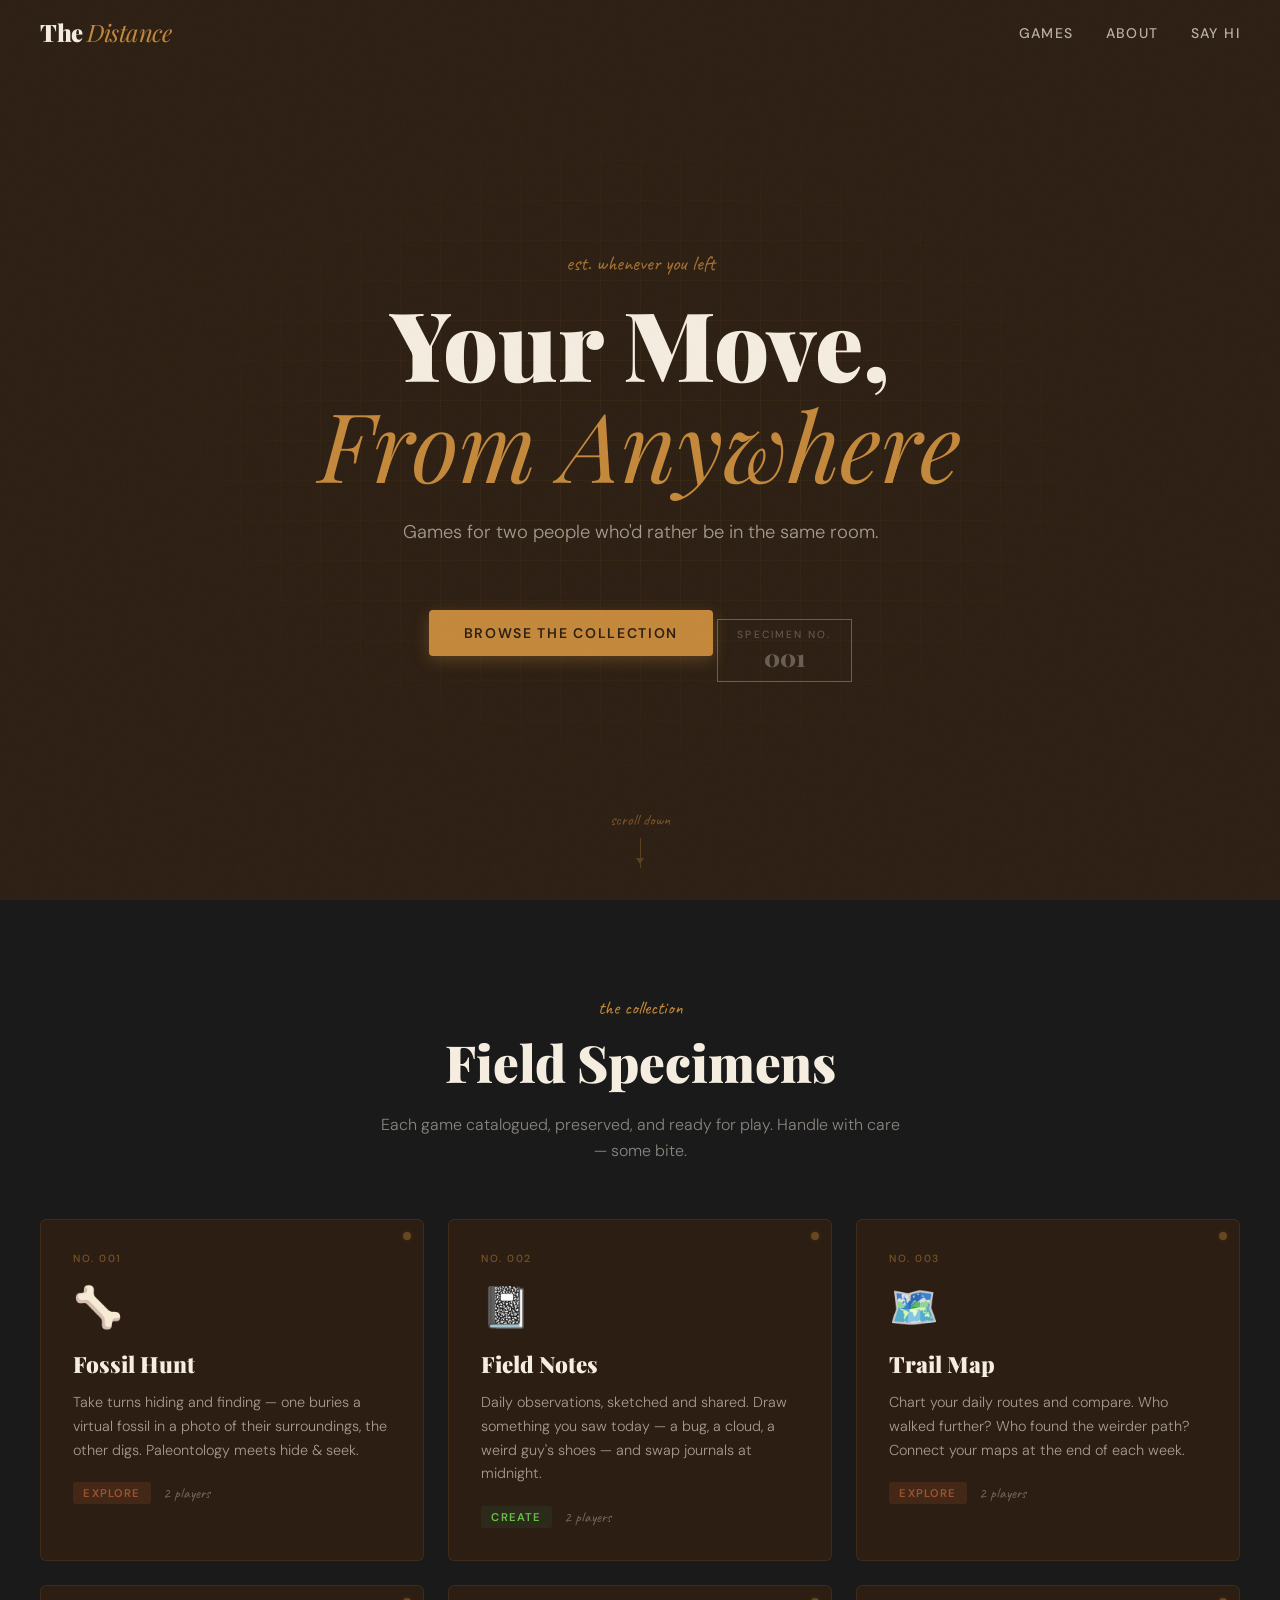
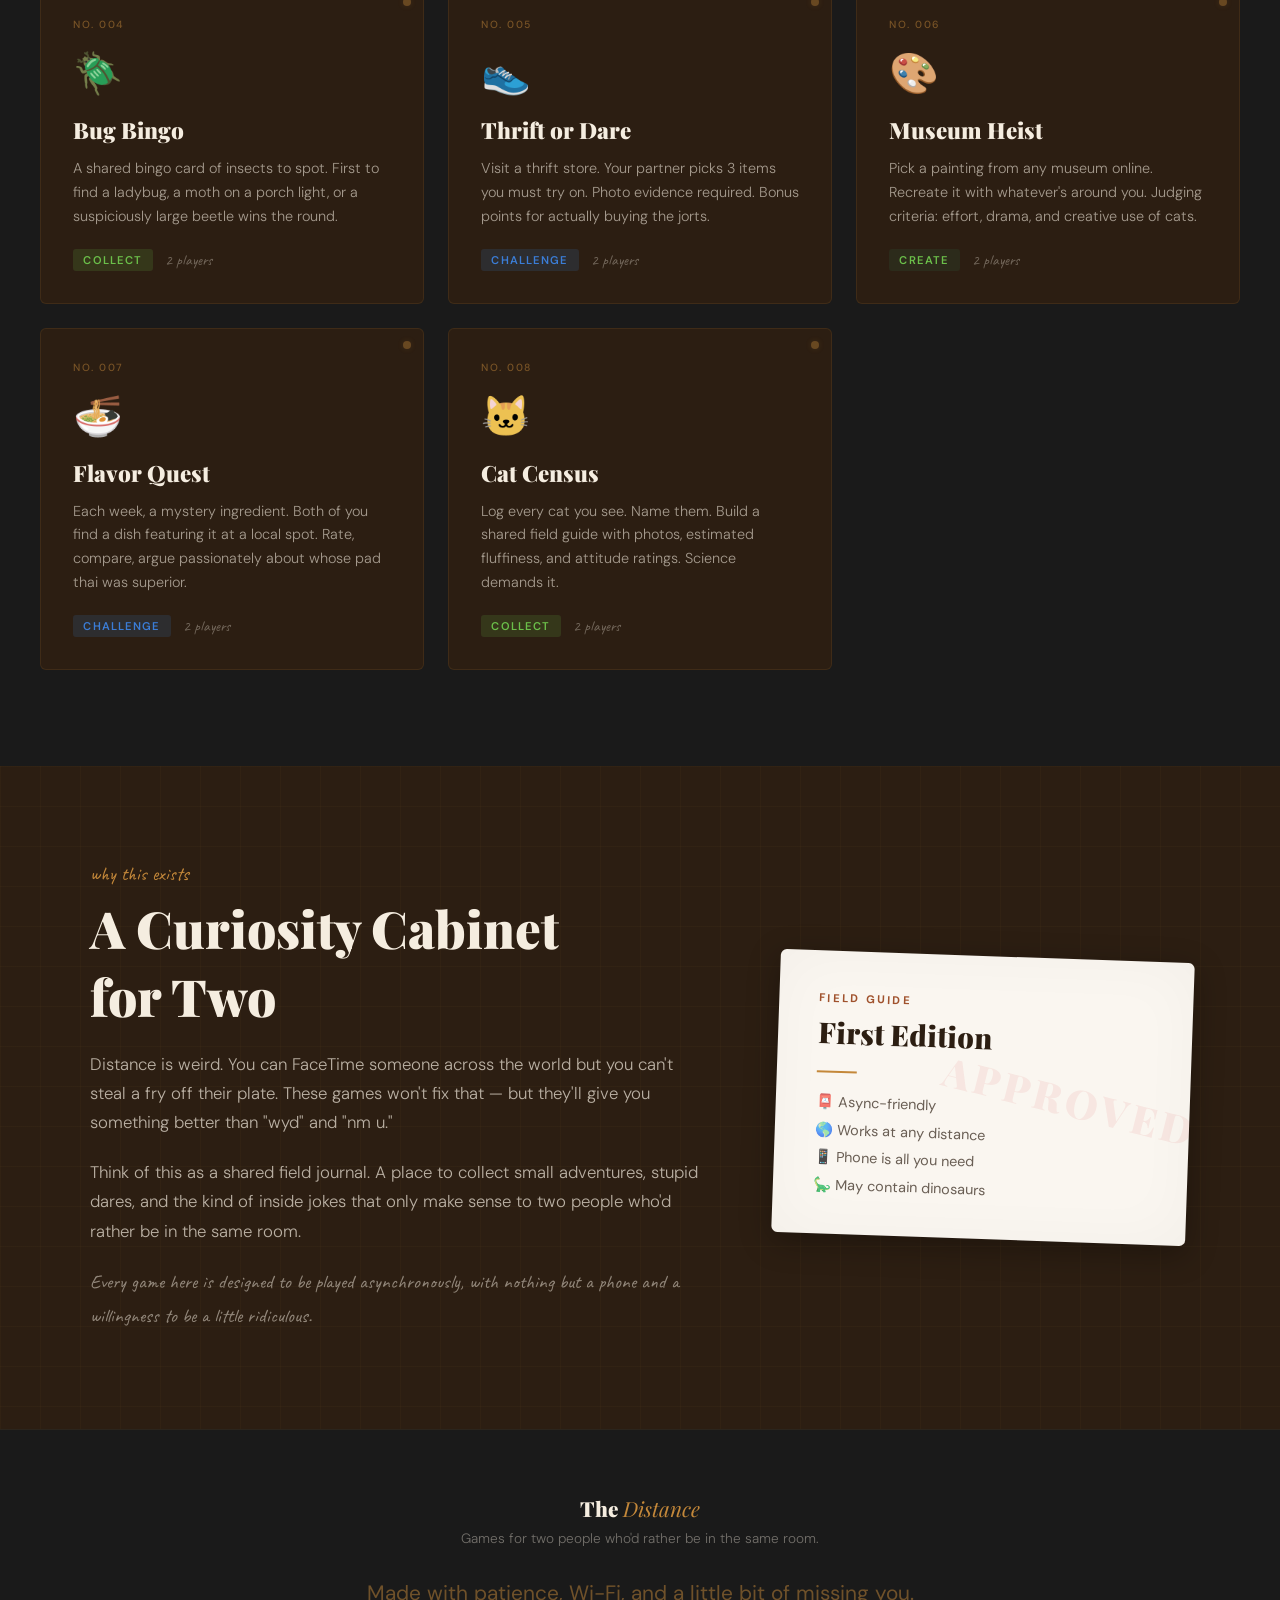
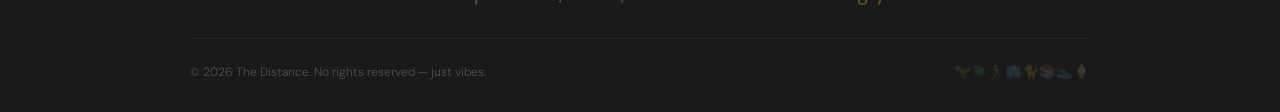
==== index.html @ caa4a1a2 "Initial commit: The Distance - Long Distance Games" ====
<!DOCTYPE html>
<html lang="en">
<head>
  <meta charset="UTF-8">
  <meta name="viewport" content="width=device-width, initial-scale=1.0">
  <title>The Distance — Games for Two</title>
  <link rel="preconnect" href="https://fonts.googleapis.com">
  <link rel="preconnect" href="https://fonts.gstatic.com" crossorigin>
  <link href="https://fonts.googleapis.com/css2?family=Playfair+Display:ital,wght@0,400;0,700;0,900;1,400;1,700&family=DM+Sans:wght@300;400;500;700&family=Caveat:wght@400;500;600;700&display=swap" rel="stylesheet">
  <link rel="stylesheet" href="style.css">
  <meta name="description" content="Games for two people who'd rather be in the same room.">
</head>
<body>

  <!-- Grain overlay -->
  <div class="grain"></div>

  <!-- Navigation -->
  <nav class="nav" id="nav">
    <div class="nav__inner">
      <a href="#" class="nav__logo">The <em>Distance</em></a>
      <button class="nav__toggle" aria-label="Menu" id="navToggle">
        <span></span><span></span><span></span>
      </button>
      <ul class="nav__links" id="navLinks">
        <li><a href="#games">Games</a></li>
        <li><a href="#about">About</a></li>
        <li><a href="#footer">Say Hi</a></li>
      </ul>
    </div>
  </nav>

  <!-- Hero -->
  <header class="hero" id="hero">
    <div class="hero__grid-bg"></div>
    <div class="hero__content">
      <p class="hero__handwritten">est. whenever you left</p>
      <h1 class="hero__title">Your Move,<br><span class="hero__title--accent">From Anywhere</span></h1>
      <p class="hero__sub">Games for two people who'd rather be in the same room.</p>
      <a href="#games" class="btn btn--amber">Browse the Collection</a>
      <div class="hero__specimen-tag">
        <span class="hero__specimen-label">SPECIMEN NO.</span>
        <span class="hero__specimen-num">001</span>
      </div>
    </div>
    <div class="hero__scroll-hint">
      <span class="caveat">scroll down</span>
      <div class="hero__scroll-arrow"></div>
    </div>
  </header>

  <!-- Games Section -->
  <section class="games" id="games">
    <div class="section-header">
      <p class="section-header__handwritten">the collection</p>
      <h2 class="section-header__title">Field Specimens</h2>
      <p class="section-header__sub">Each game catalogued, preserved, and ready for play. Handle with care — some bite.</p>
    </div>

    <div class="games__grid">

      <article class="card" data-category="explore">
        <div class="card__specimen-num">No. 001</div>
        <div class="card__icon">🦴</div>
        <h3 class="card__title">Fossil Hunt</h3>
        <p class="card__desc">Take turns hiding and finding — one buries a virtual fossil in a photo of their surroundings, the other digs. Paleontology meets hide & seek.</p>
        <div class="card__meta">
          <span class="card__tag card__tag--rust">Explore</span>
          <span class="card__players">2 players</span>
        </div>
        <div class="card__pin"></div>
      </article>

      <article class="card" data-category="create">
        <div class="card__specimen-num">No. 002</div>
        <div class="card__icon">📓</div>
        <h3 class="card__title">Field Notes</h3>
        <p class="card__desc">Daily observations, sketched and shared. Draw something you saw today — a bug, a cloud, a weird guy's shoes — and swap journals at midnight.</p>
        <div class="card__meta">
          <span class="card__tag card__tag--forest">Create</span>
          <span class="card__players">2 players</span>
        </div>
        <div class="card__pin"></div>
      </article>

      <article class="card" data-category="explore">
        <div class="card__specimen-num">No. 003</div>
        <div class="card__icon">🗺️</div>
        <h3 class="card__title">Trail Map</h3>
        <p class="card__desc">Chart your daily routes and compare. Who walked further? Who found the weirder path? Connect your maps at the end of each week.</p>
        <div class="card__meta">
          <span class="card__tag card__tag--rust">Explore</span>
          <span class="card__players">2 players</span>
        </div>
        <div class="card__pin"></div>
      </article>

      <article class="card" data-category="collect">
        <div class="card__specimen-num">No. 004</div>
        <div class="card__icon">🪲</div>
        <h3 class="card__title">Bug Bingo</h3>
        <p class="card__desc">A shared bingo card of insects to spot. First to find a ladybug, a moth on a porch light, or a suspiciously large beetle wins the round.</p>
        <div class="card__meta">
          <span class="card__tag card__tag--green">Collect</span>
          <span class="card__players">2 players</span>
        </div>
        <div class="card__pin"></div>
      </article>

      <article class="card" data-category="challenge">
        <div class="card__specimen-num">No. 005</div>
        <div class="card__icon">👟</div>
        <h3 class="card__title">Thrift or Dare</h3>
        <p class="card__desc">Visit a thrift store. Your partner picks 3 items you must try on. Photo evidence required. Bonus points for actually buying the jorts.</p>
        <div class="card__meta">
          <span class="card__tag card__tag--blue">Challenge</span>
          <span class="card__players">2 players</span>
        </div>
        <div class="card__pin"></div>
      </article>

      <article class="card" data-category="create">
        <div class="card__specimen-num">No. 006</div>
        <div class="card__icon">🎨</div>
        <h3 class="card__title">Museum Heist</h3>
        <p class="card__desc">Pick a painting from any museum online. Recreate it with whatever's around you. Judging criteria: effort, drama, and creative use of cats.</p>
        <div class="card__meta">
          <span class="card__tag card__tag--forest">Create</span>
          <span class="card__players">2 players</span>
        </div>
        <div class="card__pin"></div>
      </article>

      <article class="card" data-category="challenge">
        <div class="card__specimen-num">No. 007</div>
        <div class="card__icon">🍜</div>
        <h3 class="card__title">Flavor Quest</h3>
        <p class="card__desc">Each week, a mystery ingredient. Both of you find a dish featuring it at a local spot. Rate, compare, argue passionately about whose pad thai was superior.</p>
        <div class="card__meta">
          <span class="card__tag card__tag--blue">Challenge</span>
          <span class="card__players">2 players</span>
        </div>
        <div class="card__pin"></div>
      </article>

      <article class="card" data-category="collect">
        <div class="card__specimen-num">No. 008</div>
        <div class="card__icon">🐱</div>
        <h3 class="card__title">Cat Census</h3>
        <p class="card__desc">Log every cat you see. Name them. Build a shared field guide with photos, estimated fluffiness, and attitude ratings. Science demands it.</p>
        <div class="card__meta">
          <span class="card__tag card__tag--green">Collect</span>
          <span class="card__players">2 players</span>
        </div>
        <div class="card__pin"></div>
      </article>

    </div>
  </section>

  <!-- About Section -->
  <section class="about" id="about">
    <div class="about__grid-bg"></div>
    <div class="about__inner">
      <div class="about__text">
        <p class="section-header__handwritten">why this exists</p>
        <h2 class="section-header__title">A Curiosity Cabinet<br>for Two</h2>
        <p class="about__body">
          Distance is weird. You can FaceTime someone across the world but you can't
          steal a fry off their plate. These games won't fix that — but they'll give you
          something better than "wyd" and "nm u."
        </p>
        <p class="about__body">
          Think of this as a shared field journal. A place to collect small adventures,
          stupid dares, and the kind of inside jokes that only make sense to two people
          who'd rather be in the same room.
        </p>
        <p class="about__body about__body--caveat">
          Every game here is designed to be played asynchronously, with nothing but a phone
          and a willingness to be a little ridiculous.
        </p>
      </div>
      <div class="about__card">
        <div class="about__card-inner">
          <div class="about__card-label">FIELD GUIDE</div>
          <div class="about__card-edition">First Edition</div>
          <div class="about__card-divider"></div>
          <div class="about__card-items">
            <div class="about__card-item">📮 Async-friendly</div>
            <div class="about__card-item">🌎 Works at any distance</div>
            <div class="about__card-item">📱 Phone is all you need</div>
            <div class="about__card-item">🦕 May contain dinosaurs</div>
          </div>
          <div class="about__card-stamp">APPROVED</div>
        </div>
      </div>
    </div>
  </section>

  <!-- Footer -->
  <footer class="footer" id="footer">
    <div class="footer__inner">
      <div class="footer__brand">
        <a href="#" class="footer__logo">The <em>Distance</em></a>
        <p class="footer__tagline">Games for two people who'd rather be in the same room.</p>
      </div>
      <div class="footer__note">
        <p class="caveat footer__handwritten">Made with patience, Wi-Fi, and a little bit of missing you.</p>
      </div>
      <div class="footer__bottom">
        <p class="footer__copy">&copy; 2026 The Distance. No rights reserved — just vibes.</p>
        <p class="footer__easter-egg" title="You found one!">🦖🪲🏃‍♂️🩳🐈📚👟🍦</p>
      </div>
    </div>
  </footer>

  <script src="script.js"></script>
</body>
</html>
---- style.css ----
/* ========================================
   THE DISTANCE — Long Distance Games
   Brand: Warm vintage naturalist + candy
   ======================================== */

:root {
  /* Earth */
  --espresso: #2C1E12;
  --forest: #2D4A2E;
  --amber: #C4883A;
  --rust: #A0522D;
  --cream: #F5EDE0;
  --denim: #4A6A8A;
  /* Candy */
  --red: #D63B3B;
  --blue: #3B7DD6;
  --green: #6BBF4A;
  --pink: #E87DA0;
  /* Backgrounds */
  --bone: #FAF6F0;
  --charcoal: #1A1A1A;

  --font-display: 'Playfair Display', Georgia, serif;
  --font-body: 'DM Sans', -apple-system, sans-serif;
  --font-hand: 'Caveat', cursive;
}

*, *::before, *::after { box-sizing: border-box; margin: 0; padding: 0; }

html { scroll-behavior: smooth; font-size: 16px; }

body {
  font-family: var(--font-body);
  background: var(--charcoal);
  color: var(--cream);
  overflow-x: hidden;
  -webkit-font-smoothing: antialiased;
}

/* Paper grain overlay */
.grain {
  position: fixed; inset: 0; z-index: 9999;
  pointer-events: none;
  opacity: 0.04;
  background-image: url("data:image/svg+xml,%3Csvg viewBox='0 0 256 256' xmlns='http://www.w3.org/2000/svg'%3E%3Cfilter id='n'%3E%3CfeTurbulence type='fractalNoise' baseFrequency='0.9' numOctaves='4' stitchTiles='stitch'/%3E%3C/filter%3E%3Crect width='100%25' height='100%25' filter='url(%23n)'/%3E%3C/svg%3E");
  background-size: 256px;
}

/* ---- NAV ---- */
.nav {
  position: fixed; top: 0; left: 0; right: 0; z-index: 100;
  padding: 1rem 2rem;
  transition: background 0.3s, box-shadow 0.3s;
}
.nav--scrolled {
  background: rgba(44, 30, 18, 0.95);
  backdrop-filter: blur(8px);
  box-shadow: 0 2px 20px rgba(0,0,0,0.3);
}
.nav__inner {
  max-width: 1200px; margin: 0 auto;
  display: flex; align-items: center; justify-content: space-between;
}
.nav__logo {
  font-family: var(--font-display); font-size: 1.5rem; font-weight: 900;
  color: var(--cream); text-decoration: none; letter-spacing: -0.02em;
}
.nav__logo em {
  font-weight: 400; font-style: italic; color: var(--amber);
}
.nav__links {
  list-style: none; display: flex; gap: 2rem;
}
.nav__links a {
  font-family: var(--font-body); font-size: 0.875rem; font-weight: 500;
  color: var(--cream); text-decoration: none; text-transform: uppercase;
  letter-spacing: 0.1em; opacity: 0.7; transition: opacity 0.2s;
}
.nav__links a:hover { opacity: 1; }
.nav__toggle { display: none; background: none; border: none; cursor: pointer; padding: 0.5rem; }
.nav__toggle span {
  display: block; width: 24px; height: 2px; background: var(--cream);
  margin: 5px 0; transition: 0.3s;
}

/* ---- HERO ---- */
.hero {
  min-height: 100vh; display: flex; flex-direction: column;
  align-items: center; justify-content: center; position: relative;
  padding: 6rem 2rem 4rem;
  background: var(--espresso);
}
.hero__grid-bg {
  position: absolute; inset: 0;
  background-image:
    linear-gradient(rgba(196,136,58,0.06) 1px, transparent 1px),
    linear-gradient(90deg, rgba(196,136,58,0.06) 1px, transparent 1px);
  background-size: 40px 40px;
  mask-image: radial-gradient(ellipse 60% 60% at 50% 50%, black 20%, transparent 70%);
  -webkit-mask-image: radial-gradient(ellipse 60% 60% at 50% 50%, black 20%, transparent 70%);
}
.hero__content {
  text-align: center; position: relative; z-index: 1;
  animation: fadeUp 1s ease-out;
}
.hero__handwritten {
  font-family: var(--font-hand); font-size: 1.3rem; color: var(--amber);
  margin-bottom: 1rem; opacity: 0.8;
}
.hero__title {
  font-family: var(--font-display); font-weight: 900;
  font-size: clamp(3rem, 8vw, 6rem); line-height: 1.05;
  color: var(--cream); margin-bottom: 1.5rem;
}
.hero__title--accent {
  color: var(--amber); font-style: italic; font-weight: 400;
}
.hero__sub {
  font-family: var(--font-body); font-size: 1.15rem; font-weight: 300;
  color: var(--cream); opacity: 0.6; max-width: 500px; margin: 0 auto 2.5rem;
  line-height: 1.6;
}
.hero__specimen-tag {
  display: inline-flex; flex-direction: column; align-items: center;
  margin-top: 2rem; opacity: 0.3;
  border: 1px solid var(--cream); padding: 0.5rem 1.2rem;
  font-family: var(--font-body); font-size: 0.65rem; letter-spacing: 0.2em;
  text-transform: uppercase;
}
.hero__specimen-num {
  font-family: var(--font-display); font-size: 1.5rem; font-weight: 900;
  letter-spacing: 0;
}
.hero__scroll-hint {
  position: absolute; bottom: 2rem; left: 50%; transform: translateX(-50%);
  display: flex; flex-direction: column; align-items: center; gap: 0.5rem;
  animation: bob 2s ease-in-out infinite;
}
.hero__scroll-hint .caveat {
  font-family: var(--font-hand); font-size: 1rem; color: var(--amber); opacity: 0.5;
}
.hero__scroll-arrow {
  width: 1px; height: 30px; background: var(--amber); opacity: 0.3;
  position: relative;
}
.hero__scroll-arrow::after {
  content: ''; position: absolute; bottom: 0; left: -4px;
  border: 4px solid transparent; border-top: 6px solid var(--amber);
}

/* ---- BUTTONS ---- */
.btn {
  display: inline-block; padding: 0.9rem 2.2rem;
  font-family: var(--font-body); font-size: 0.875rem; font-weight: 600;
  text-transform: uppercase; letter-spacing: 0.12em;
  text-decoration: none; border-radius: 4px; cursor: pointer;
  transition: transform 0.2s, box-shadow 0.2s;
}
.btn:active { transform: scale(0.97); }
.btn--amber {
  background: var(--amber); color: var(--espresso);
  box-shadow: 0 4px 16px rgba(196,136,58,0.3);
}
.btn--amber:hover {
  box-shadow: 0 6px 24px rgba(196,136,58,0.45);
  transform: translateY(-1px);
}

/* ---- SECTION HEADERS ---- */
.section-header { text-align: center; margin-bottom: 3.5rem; }
.section-header__handwritten {
  font-family: var(--font-hand); font-size: 1.2rem; color: var(--amber); margin-bottom: 0.5rem;
}
.section-header__title {
  font-family: var(--font-display); font-weight: 900;
  font-size: clamp(2rem, 5vw, 3.2rem); color: var(--cream); margin-bottom: 1rem;
}
.section-header__sub {
  font-family: var(--font-body); font-size: 1rem; font-weight: 300;
  color: var(--cream); opacity: 0.5; max-width: 520px; margin: 0 auto; line-height: 1.6;
}

/* ---- GAMES ---- */
.games {
  padding: 6rem 2rem;
  background: var(--charcoal);
}
.games__grid {
  max-width: 1200px; margin: 0 auto;
  display: grid; grid-template-columns: repeat(auto-fill, minmax(300px, 1fr));
  gap: 1.5rem;
}

/* ---- CARD ---- */
.card {
  background: var(--espresso);
  border: 1px solid rgba(196,136,58,0.12);
  border-radius: 6px; padding: 2rem; position: relative;
  transition: transform 0.3s, box-shadow 0.3s, border-color 0.3s;
  cursor: default;
  overflow: hidden;
}
.card::before {
  content: ''; position: absolute; inset: 0;
  background-image:
    linear-gradient(rgba(196,136,58,0.03) 1px, transparent 1px),
    linear-gradient(90deg, rgba(196,136,58,0.03) 1px, transparent 1px);
  background-size: 20px 20px;
  opacity: 0;
  transition: opacity 0.3s;
}
.card:hover::before { opacity: 1; }
.card:hover {
  transform: translateY(-4px);
  box-shadow: 0 12px 40px rgba(0,0,0,0.4);
  border-color: rgba(196,136,58,0.25);
}
.card__pin {
  position: absolute; top: 12px; right: 12px;
  width: 8px; height: 8px; border-radius: 50%;
  background: var(--amber); opacity: 0.4;
  box-shadow: 0 0 6px rgba(196,136,58,0.4);
}
.card__specimen-num {
  font-family: var(--font-body); font-size: 0.65rem; font-weight: 500;
  text-transform: uppercase; letter-spacing: 0.15em;
  color: var(--amber); opacity: 0.5; margin-bottom: 1rem;
}
.card__icon {
  font-size: 2.5rem; margin-bottom: 1rem;
  filter: saturate(0.7);
}
.card__title {
  font-family: var(--font-display); font-weight: 900; font-size: 1.4rem;
  color: var(--cream); margin-bottom: 0.75rem;
}
.card__desc {
  font-family: var(--font-body); font-size: 0.9rem; font-weight: 300;
  color: var(--cream); opacity: 0.6; line-height: 1.65; margin-bottom: 1.25rem;
}
.card__meta { display: flex; align-items: center; gap: 0.75rem; }
.card__tag {
  font-family: var(--font-body); font-size: 0.7rem; font-weight: 600;
  text-transform: uppercase; letter-spacing: 0.1em;
  padding: 0.25rem 0.65rem; border-radius: 3px;
}
.card__tag--rust { background: rgba(160,82,45,0.2); color: var(--rust); }
.card__tag--forest { background: rgba(45,74,46,0.3); color: var(--green); }
.card__tag--green { background: rgba(107,191,74,0.15); color: var(--green); }
.card__tag--blue { background: rgba(59,125,214,0.15); color: var(--blue); }
.card__players {
  font-family: var(--font-hand); font-size: 0.95rem; color: var(--cream); opacity: 0.35;
}

/* ---- ABOUT ---- */
.about {
  padding: 6rem 2rem; position: relative;
  background: var(--espresso);
}
.about__grid-bg {
  position: absolute; inset: 0;
  background-image:
    linear-gradient(rgba(196,136,58,0.04) 1px, transparent 1px),
    linear-gradient(90deg, rgba(196,136,58,0.04) 1px, transparent 1px);
  background-size: 40px 40px;
}
.about__inner {
  max-width: 1100px; margin: 0 auto; position: relative; z-index: 1;
  display: grid; grid-template-columns: 1.2fr 0.8fr; gap: 4rem; align-items: center;
}
.about__body {
  font-family: var(--font-body); font-size: 1.05rem; font-weight: 300;
  line-height: 1.75; color: var(--cream); opacity: 0.7; margin-top: 1.25rem;
}
.about__body--caveat {
  font-family: var(--font-hand); font-size: 1.2rem; font-weight: 400;
  opacity: 0.5; font-style: normal;
}
.about__card {
  perspective: 600px;
}
.about__card-inner {
  background: var(--bone); color: var(--espresso);
  border-radius: 6px; padding: 2.5rem;
  position: relative; overflow: hidden;
  box-shadow: 0 8px 32px rgba(0,0,0,0.3), inset 0 0 60px rgba(0,0,0,0.03);
  transform: rotate(2deg);
  transition: transform 0.4s;
}
.about__card-inner:hover { transform: rotate(0deg); }
.about__card-label {
  font-family: var(--font-body); font-size: 0.7rem; font-weight: 700;
  letter-spacing: 0.2em; text-transform: uppercase; color: var(--rust);
}
.about__card-edition {
  font-family: var(--font-display); font-size: 1.8rem; font-weight: 900;
  margin: 0.5rem 0; color: var(--espresso);
}
.about__card-divider {
  width: 40px; height: 2px; background: var(--amber); margin: 1.25rem 0;
}
.about__card-items { display: flex; flex-direction: column; gap: 0.6rem; }
.about__card-item {
  font-family: var(--font-body); font-size: 0.9rem; font-weight: 400;
  color: var(--espresso); opacity: 0.7;
}
.about__card-stamp {
  position: absolute; top: 50%; right: -10px;
  transform: translateY(-50%) rotate(12deg);
  font-family: var(--font-display); font-weight: 900; font-size: 2.5rem;
  color: var(--red); opacity: 0.08; letter-spacing: 0.1em;
}

/* ---- FOOTER ---- */
.footer {
  padding: 4rem 2rem 2rem;
  background: var(--charcoal);
  border-top: 1px solid rgba(196,136,58,0.1);
}
.footer__inner {
  max-width: 900px; margin: 0 auto; text-align: center;
}
.footer__logo {
  font-family: var(--font-display); font-size: 1.3rem; font-weight: 900;
  color: var(--cream); text-decoration: none;
}
.footer__logo em { font-weight: 400; font-style: italic; color: var(--amber); }
.footer__tagline {
  font-family: var(--font-body); font-size: 0.85rem; font-weight: 300;
  color: var(--cream); opacity: 0.4; margin: 0.5rem 0 2rem;
}
.footer__handwritten {
  font-size: 1.3rem; color: var(--amber); opacity: 0.5;
  margin-bottom: 2rem;
}
.footer__bottom {
  border-top: 1px solid rgba(245,237,224,0.06);
  padding-top: 1.5rem;
  display: flex; justify-content: space-between; align-items: center;
}
.footer__copy {
  font-family: var(--font-body); font-size: 0.75rem; font-weight: 300;
  color: var(--cream); opacity: 0.25;
}
.footer__easter-egg {
  font-size: 0.85rem; opacity: 0.15; transition: opacity 0.5s;
  cursor: default;
}
.footer__easter-egg:hover { opacity: 0.8; }

/* ---- ANIMATIONS ---- */
@keyframes fadeUp {
  from { opacity: 0; transform: translateY(30px); }
  to { opacity: 1; transform: translateY(0); }
}
@keyframes bob {
  0%, 100% { transform: translateX(-50%) translateY(0); }
  50% { transform: translateX(-50%) translateY(8px); }
}

/* Scroll reveal */
.card, .about__inner {
  opacity: 0; transform: translateY(20px);
  transition: opacity 0.6s ease-out, transform 0.6s ease-out;
}
.card.visible, .about__inner.visible {
  opacity: 1; transform: translateY(0);
}
.card:nth-child(2) { transition-delay: 0.08s; }
.card:nth-child(3) { transition-delay: 0.16s; }
.card:nth-child(4) { transition-delay: 0.24s; }
.card:nth-child(5) { transition-delay: 0.32s; }
.card:nth-child(6) { transition-delay: 0.4s; }
.card:nth-child(7) { transition-delay: 0.48s; }
.card:nth-child(8) { transition-delay: 0.56s; }

/* ---- RESPONSIVE ---- */
@media (max-width: 768px) {
  .nav__links { display: none; }
  .nav__links--open {
    display: flex; flex-direction: column;
    position: absolute; top: 100%; left: 0; right: 0;
    background: rgba(44,30,18,0.98); padding: 1.5rem 2rem;
    gap: 1rem;
  }
  .nav__toggle { display: block; }
  .games__grid { grid-template-columns: 1fr; }
  .about__inner { grid-template-columns: 1fr; gap: 2rem; }
  .about__card-inner { transform: rotate(1deg); }
  .footer__bottom { flex-direction: column; gap: 0.75rem; }
  .hero__title { font-size: clamp(2.2rem, 10vw, 4rem); }
}

@media (max-width: 480px) {
  .nav { padding: 0.75rem 1.25rem; }
  .hero { padding: 5rem 1.25rem 3rem; }
  .games, .about, .footer { padding-left: 1.25rem; padding-right: 1.25rem; }
  .card { padding: 1.5rem; }
}
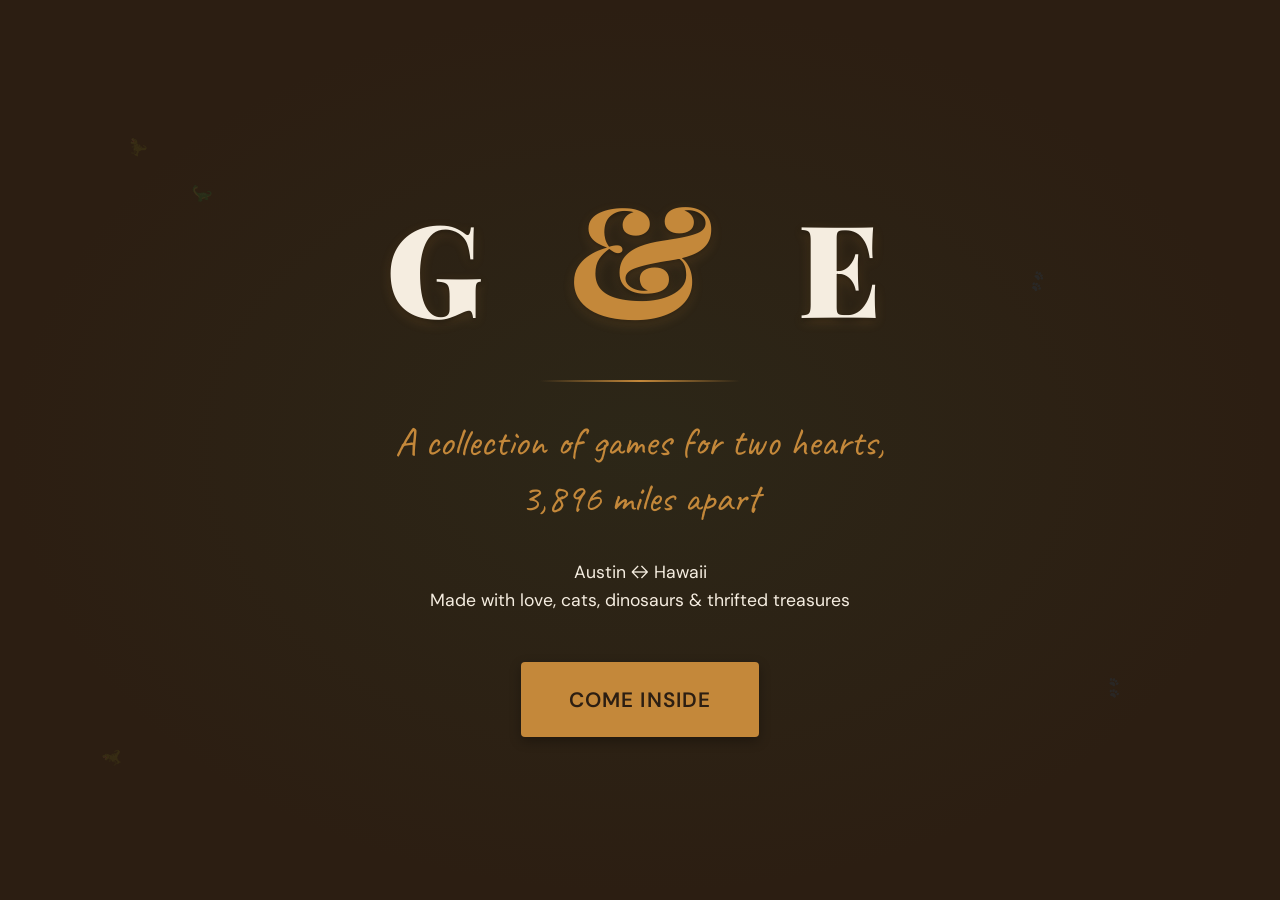
==== commit 3035ec6d: "Complete rebuild: Beautiful static site with all games and features - Reveal page with G&E branding " ====
--- a/index.html
+++ b/index.html
@@ -3,217 +3,172 @@
 <head>
   <meta charset="UTF-8">
   <meta name="viewport" content="width=device-width, initial-scale=1.0">
-  <title>The Distance — Games for Two</title>
+  <title>G & E – A Gift for Us</title>
   <link rel="preconnect" href="https://fonts.googleapis.com">
   <link rel="preconnect" href="https://fonts.gstatic.com" crossorigin>
-  <link href="https://fonts.googleapis.com/css2?family=Playfair+Display:ital,wght@0,400;0,700;0,900;1,400;1,700&family=DM+Sans:wght@300;400;500;700&family=Caveat:wght@400;500;600;700&display=swap" rel="stylesheet">
-  <link rel="stylesheet" href="style.css">
-  <meta name="description" content="Games for two people who'd rather be in the same room.">
+  <link href="https://fonts.googleapis.com/css2?family=Playfair+Display:wght@900&family=DM+Sans:wght@400;600;700&family=Caveat:wght@400;700&display=swap" rel="stylesheet">
+  <link rel="stylesheet" href="styles.css">
+  <style>
+    .reveal-page {
+      min-height: 100vh;
+      display: flex;
+      flex-direction: column;
+      align-items: center;
+      justify-content: center;
+      text-align: center;
+      padding: var(--spacing-lg);
+      background: 
+        radial-gradient(ellipse at center, rgba(45, 74, 46, 0.2) 0%, transparent 70%),
+        var(--espresso);
+      position: relative;
+    }
+
+    .reveal-content {
+      max-width: 600px;
+      opacity: 0;
+      animation: fadeIn 2s ease-out 0.3s forwards;
+    }
+
+    .logo {
+      font-family: var(--font-display);
+      font-size: clamp(4rem, 12vw, 8rem);
+      font-weight: 900;
+      color: var(--cream);
+      letter-spacing: 0.1em;
+      margin-bottom: var(--spacing-md);
+      text-shadow: 
+        0 2px 4px rgba(0, 0, 0, 0.3),
+        0 4px 12px rgba(196, 136, 58, 0.2);
+      animation: pulse 3s ease-in-out infinite;
+    }
+
+    .ampersand {
+      color: var(--amber);
+      font-size: 1.2em;
+      display: inline-block;
+      margin: 0 0.2em;
+    }
+
+    .tagline {
+      font-family: var(--font-handwritten);
+      font-size: clamp(1.5rem, 4vw, 2.5rem);
+      color: var(--amber);
+      margin-bottom: var(--spacing-lg);
+      opacity: 0;
+      animation: fadeIn 2s ease-out 1s forwards;
+      line-height: 1.4;
+    }
+
+    .subtitle {
+      font-family: var(--font-body);
+      font-size: 1.1rem;
+      color: var(--cream);
+      opacity: 0.8;
+      margin-bottom: var(--spacing-xl);
+      opacity: 0;
+      animation: fadeIn 2s ease-out 1.5s forwards;
+    }
+
+    .enter-btn {
+      opacity: 0;
+      animation: fadeIn 1.5s ease-out 2s forwards;
+      font-size: 1.3rem;
+      padding: var(--spacing-md) var(--spacing-xl);
+      letter-spacing: 0.05em;
+      text-transform: uppercase;
+    }
+
+    .decorative-line {
+      width: 200px;
+      height: 2px;
+      background: linear-gradient(
+        90deg,
+        transparent 0%,
+        var(--amber) 50%,
+        transparent 100%
+      );
+      margin: var(--spacing-lg) auto;
+      opacity: 0;
+      animation: fadeIn 2s ease-out 1.2s forwards;
+    }
+
+    /* Easter egg: tiny dinosaur footprints scattered around */
+    .footprint {
+      position: absolute;
+      width: 20px;
+      height: 20px;
+      opacity: 0.1;
+      color: var(--forest);
+    }
+
+    .footprint-1 { top: 15%; left: 10%; transform: rotate(25deg); }
+    .footprint-2 { top: 20%; left: 15%; transform: rotate(-15deg); }
+    .footprint-3 { top: 75%; right: 12%; transform: rotate(45deg); }
+    .footprint-4 { bottom: 15%; left: 8%; transform: rotate(-30deg); }
+    .footprint-5 { top: 30%; right: 18%; transform: rotate(60deg); }
+  </style>
 </head>
 <body>
+  <div class="reveal-page">
+    <!-- Dinosaur footprints easter egg -->
+    <div class="footprint footprint-1">🦖</div>
+    <div class="footprint footprint-2">🦕</div>
+    <div class="footprint footprint-3">🐾</div>
+    <div class="footprint footprint-4">🦖</div>
+    <div class="footprint footprint-5">🐾</div>
 
-  <!-- Grain overlay -->
-  <div class="grain"></div>
+    <div class="reveal-content">
+      <h1 class="logo">
+        G <span class="ampersand">&</span> E
+      </h1>
+      
+      <div class="decorative-line"></div>
+      
+      <p class="tagline">
+        A collection of games for two hearts,<br>
+        3,896 miles apart
+      </p>
+      
+      <p class="subtitle">
+        Austin ↔ Hawaii<br>
+        Made with love, cats, dinosaurs & thrifted treasures
+      </p>
+      
+      <button class="btn btn-primary enter-btn" onclick="enterSite()">
+        Come Inside
+      </button>
+    </div>
+  </div>
 
-  <!-- Navigation -->
-  <nav class="nav" id="nav">
-    <div class="nav__inner">
-      <a href="#" class="nav__logo">The <em>Distance</em></a>
-      <button class="nav__toggle" aria-label="Menu" id="navToggle">
-        <span></span><span></span><span></span>
-      </button>
-      <ul class="nav__links" id="navLinks">
-        <li><a href="#games">Games</a></li>
-        <li><a href="#about">About</a></li>
-        <li><a href="#footer">Say Hi</a></li>
-      </ul>
-    </div>
-  </nav>
+  <script>
+    function enterSite() {
+      // Store that they've seen the reveal
+      localStorage.setItem('ge_revealed', 'true');
+      
+      // Check if already authenticated
+      const isAuthenticated = localStorage.getItem('ge_authenticated');
+      
+      if (isAuthenticated === 'true') {
+        window.location.href = 'hub.html';
+      } else {
+        window.location.href = 'enter.html';
+      }
+    }
 
-  <!-- Hero -->
-  <header class="hero" id="hero">
-    <div class="hero__grid-bg"></div>
-    <div class="hero__content">
-      <p class="hero__handwritten">est. whenever you left</p>
-      <h1 class="hero__title">Your Move,<br><span class="hero__title--accent">From Anywhere</span></h1>
-      <p class="hero__sub">Games for two people who'd rather be in the same room.</p>
-      <a href="#games" class="btn btn--amber">Browse the Collection</a>
-      <div class="hero__specimen-tag">
-        <span class="hero__specimen-label">SPECIMEN NO.</span>
-        <span class="hero__specimen-num">001</span>
-      </div>
-    </div>
-    <div class="hero__scroll-hint">
-      <span class="caveat">scroll down</span>
-      <div class="hero__scroll-arrow"></div>
-    </div>
-  </header>
-
-  <!-- Games Section -->
-  <section class="games" id="games">
-    <div class="section-header">
-      <p class="section-header__handwritten">the collection</p>
-      <h2 class="section-header__title">Field Specimens</h2>
-      <p class="section-header__sub">Each game catalogued, preserved, and ready for play. Handle with care — some bite.</p>
-    </div>
-
-    <div class="games__grid">
-
-      <article class="card" data-category="explore">
-        <div class="card__specimen-num">No. 001</div>
-        <div class="card__icon">🦴</div>
-        <h3 class="card__title">Fossil Hunt</h3>
-        <p class="card__desc">Take turns hiding and finding — one buries a virtual fossil in a photo of their surroundings, the other digs. Paleontology meets hide & seek.</p>
-        <div class="card__meta">
-          <span class="card__tag card__tag--rust">Explore</span>
-          <span class="card__players">2 players</span>
-        </div>
-        <div class="card__pin"></div>
-      </article>
-
-      <article class="card" data-category="create">
-        <div class="card__specimen-num">No. 002</div>
-        <div class="card__icon">📓</div>
-        <h3 class="card__title">Field Notes</h3>
-        <p class="card__desc">Daily observations, sketched and shared. Draw something you saw today — a bug, a cloud, a weird guy's shoes — and swap journals at midnight.</p>
-        <div class="card__meta">
-          <span class="card__tag card__tag--forest">Create</span>
-          <span class="card__players">2 players</span>
-        </div>
-        <div class="card__pin"></div>
-      </article>
-
-      <article class="card" data-category="explore">
-        <div class="card__specimen-num">No. 003</div>
-        <div class="card__icon">🗺️</div>
-        <h3 class="card__title">Trail Map</h3>
-        <p class="card__desc">Chart your daily routes and compare. Who walked further? Who found the weirder path? Connect your maps at the end of each week.</p>
-        <div class="card__meta">
-          <span class="card__tag card__tag--rust">Explore</span>
-          <span class="card__players">2 players</span>
-        </div>
-        <div class="card__pin"></div>
-      </article>
-
-      <article class="card" data-category="collect">
-        <div class="card__specimen-num">No. 004</div>
-        <div class="card__icon">🪲</div>
-        <h3 class="card__title">Bug Bingo</h3>
-        <p class="card__desc">A shared bingo card of insects to spot. First to find a ladybug, a moth on a porch light, or a suspiciously large beetle wins the round.</p>
-        <div class="card__meta">
-          <span class="card__tag card__tag--green">Collect</span>
-          <span class="card__players">2 players</span>
-        </div>
-        <div class="card__pin"></div>
-      </article>
-
-      <article class="card" data-category="challenge">
-        <div class="card__specimen-num">No. 005</div>
-        <div class="card__icon">👟</div>
-        <h3 class="card__title">Thrift or Dare</h3>
-        <p class="card__desc">Visit a thrift store. Your partner picks 3 items you must try on. Photo evidence required. Bonus points for actually buying the jorts.</p>
-        <div class="card__meta">
-          <span class="card__tag card__tag--blue">Challenge</span>
-          <span class="card__players">2 players</span>
-        </div>
-        <div class="card__pin"></div>
-      </article>
-
-      <article class="card" data-category="create">
-        <div class="card__specimen-num">No. 006</div>
-        <div class="card__icon">🎨</div>
-        <h3 class="card__title">Museum Heist</h3>
-        <p class="card__desc">Pick a painting from any museum online. Recreate it with whatever's around you. Judging criteria: effort, drama, and creative use of cats.</p>
-        <div class="card__meta">
-          <span class="card__tag card__tag--forest">Create</span>
-          <span class="card__players">2 players</span>
-        </div>
-        <div class="card__pin"></div>
-      </article>
-
-      <article class="card" data-category="challenge">
-        <div class="card__specimen-num">No. 007</div>
-        <div class="card__icon">🍜</div>
-        <h3 class="card__title">Flavor Quest</h3>
-        <p class="card__desc">Each week, a mystery ingredient. Both of you find a dish featuring it at a local spot. Rate, compare, argue passionately about whose pad thai was superior.</p>
-        <div class="card__meta">
-          <span class="card__tag card__tag--blue">Challenge</span>
-          <span class="card__players">2 players</span>
-        </div>
-        <div class="card__pin"></div>
-      </article>
-
-      <article class="card" data-category="collect">
-        <div class="card__specimen-num">No. 008</div>
-        <div class="card__icon">🐱</div>
-        <h3 class="card__title">Cat Census</h3>
-        <p class="card__desc">Log every cat you see. Name them. Build a shared field guide with photos, estimated fluffiness, and attitude ratings. Science demands it.</p>
-        <div class="card__meta">
-          <span class="card__tag card__tag--green">Collect</span>
-          <span class="card__players">2 players</span>
-        </div>
-        <div class="card__pin"></div>
-      </article>
-
-    </div>
-  </section>
-
-  <!-- About Section -->
-  <section class="about" id="about">
-    <div class="about__grid-bg"></div>
-    <div class="about__inner">
-      <div class="about__text">
-        <p class="section-header__handwritten">why this exists</p>
-        <h2 class="section-header__title">A Curiosity Cabinet<br>for Two</h2>
-        <p class="about__body">
-          Distance is weird. You can FaceTime someone across the world but you can't
-          steal a fry off their plate. These games won't fix that — but they'll give you
-          something better than "wyd" and "nm u."
-        </p>
-        <p class="about__body">
-          Think of this as a shared field journal. A place to collect small adventures,
-          stupid dares, and the kind of inside jokes that only make sense to two people
-          who'd rather be in the same room.
-        </p>
-        <p class="about__body about__body--caveat">
-          Every game here is designed to be played asynchronously, with nothing but a phone
-          and a willingness to be a little ridiculous.
-        </p>
-      </div>
-      <div class="about__card">
-        <div class="about__card-inner">
-          <div class="about__card-label">FIELD GUIDE</div>
-          <div class="about__card-edition">First Edition</div>
-          <div class="about__card-divider"></div>
-          <div class="about__card-items">
-            <div class="about__card-item">📮 Async-friendly</div>
-            <div class="about__card-item">🌎 Works at any distance</div>
-            <div class="about__card-item">📱 Phone is all you need</div>
-            <div class="about__card-item">🦕 May contain dinosaurs</div>
-          </div>
-          <div class="about__card-stamp">APPROVED</div>
-        </div>
-      </div>
-    </div>
-  </section>
-
-  <!-- Footer -->
-  <footer class="footer" id="footer">
-    <div class="footer__inner">
-      <div class="footer__brand">
-        <a href="#" class="footer__logo">The <em>Distance</em></a>
-        <p class="footer__tagline">Games for two people who'd rather be in the same room.</p>
-      </div>
-      <div class="footer__note">
-        <p class="caveat footer__handwritten">Made with patience, Wi-Fi, and a little bit of missing you.</p>
-      </div>
-      <div class="footer__bottom">
-        <p class="footer__copy">&copy; 2026 The Distance. No rights reserved — just vibes.</p>
-        <p class="footer__easter-egg" title="You found one!">🦖🪲🏃‍♂️🩳🐈📚👟🍦</p>
-      </div>
-    </div>
-  </footer>
-
-  <script src="script.js"></script>
+    // If they've already seen the reveal and are authenticated, redirect to hub
+    window.addEventListener('DOMContentLoaded', () => {
+      const revealed = localStorage.getItem('ge_revealed');
+      const authenticated = localStorage.getItem('ge_authenticated');
+      
+      // Always show the reveal page on direct navigation to index
+      // but make the animation faster if they've seen it before
+      if (revealed === 'true') {
+        document.querySelector('.reveal-content').style.animationDuration = '0.8s';
+        document.querySelector('.tagline').style.animationDuration = '0.8s';
+        document.querySelector('.subtitle').style.animationDuration = '0.8s';
+        document.querySelector('.enter-btn').style.animationDuration = '0.8s';
+      }
+    });
+  </script>
 </body>
 </html>
--- a/styles.css
+++ b/styles.css
@@ -0,0 +1,455 @@
+/* G&E Long-Distance Games - Brand System */
+
+/* === CSS CUSTOM PROPERTIES === */
+:root {
+  /* Primary Colors */
+  --espresso: #2C1E12;
+  --forest: #2D4A2E;
+  --amber: #C4883A;
+  --rust: #A0522D;
+  --cream: #F5EDE0;
+  --denim: #4A6A8A;
+  
+  /* Accent Colors (use sparingly) */
+  --popsicle-red: #D63B3B;
+  --bomb-pop-blue: #3B7DD6;
+  --warhead-green: #6BBF4A;
+  --bubblegum: #E87DA0;
+  
+  /* Typography */
+  --font-display: 'Playfair Display', serif;
+  --font-body: 'DM Sans', sans-serif;
+  --font-handwritten: 'Caveat', cursive;
+  
+  /* Spacing */
+  --spacing-xs: 0.5rem;
+  --spacing-sm: 1rem;
+  --spacing-md: 1.5rem;
+  --spacing-lg: 2rem;
+  --spacing-xl: 3rem;
+  
+  /* Transitions */
+  --transition-smooth: all 0.3s cubic-bezier(0.4, 0, 0.2, 1);
+  --transition-bounce: all 0.5s cubic-bezier(0.68, -0.55, 0.265, 1.55);
+}
+
+/* === GLOBAL RESETS === */
+* {
+  margin: 0;
+  padding: 0;
+  box-sizing: border-box;
+}
+
+html {
+  font-size: 16px;
+  -webkit-font-smoothing: antialiased;
+  -moz-osx-font-smoothing: grayscale;
+}
+
+body {
+  font-family: var(--font-body);
+  background-color: var(--espresso);
+  color: var(--cream);
+  line-height: 1.6;
+  overflow-x: hidden;
+  position: relative;
+}
+
+/* Aged Paper Texture Overlay */
+body::before {
+  content: '';
+  position: fixed;
+  top: 0;
+  left: 0;
+  width: 100%;
+  height: 100%;
+  background-image: 
+    url('data:image/svg+xml;utf8,<svg viewBox="0 0 200 200" xmlns="http://www.w3.org/2000/svg"><filter id="noise"><feTurbulence type="fractalNoise" baseFrequency="0.9" numOctaves="4" stitchTiles="stitch"/></filter><rect width="100%" height="100%" filter="url(%23noise)" opacity="0.15"/></svg>');
+  opacity: 0.4;
+  pointer-events: none;
+  z-index: 1;
+}
+
+body > * {
+  position: relative;
+  z-index: 2;
+}
+
+/* === TYPOGRAPHY === */
+h1, h2, h3, h4, h5, h6 {
+  font-family: var(--font-display);
+  font-weight: 900;
+  line-height: 1.2;
+  color: var(--cream);
+}
+
+h1 {
+  font-size: clamp(2.5rem, 8vw, 5rem);
+  letter-spacing: -0.02em;
+}
+
+h2 {
+  font-size: clamp(2rem, 6vw, 3.5rem);
+}
+
+h3 {
+  font-size: clamp(1.5rem, 4vw, 2rem);
+}
+
+.handwritten {
+  font-family: var(--font-handwritten);
+  font-size: 1.2em;
+  color: var(--amber);
+}
+
+p {
+  margin-bottom: var(--spacing-md);
+  max-width: 65ch;
+}
+
+/* === BUTTONS === */
+.btn {
+  display: inline-block;
+  padding: var(--spacing-sm) var(--spacing-lg);
+  font-family: var(--font-body);
+  font-size: 1rem;
+  font-weight: 600;
+  text-decoration: none;
+  text-align: center;
+  border: none;
+  border-radius: 4px;
+  cursor: pointer;
+  transition: var(--transition-smooth);
+  box-shadow: 0 4px 12px rgba(0, 0, 0, 0.3);
+  position: relative;
+  overflow: hidden;
+}
+
+.btn::before {
+  content: '';
+  position: absolute;
+  top: 50%;
+  left: 50%;
+  width: 0;
+  height: 0;
+  border-radius: 50%;
+  background: rgba(255, 255, 255, 0.2);
+  transform: translate(-50%, -50%);
+  transition: width 0.6s, height 0.6s;
+}
+
+.btn:hover::before {
+  width: 300px;
+  height: 300px;
+}
+
+.btn-primary {
+  background-color: var(--amber);
+  color: var(--espresso);
+}
+
+.btn-primary:hover {
+  background-color: var(--rust);
+  transform: translateY(-2px);
+  box-shadow: 0 6px 20px rgba(196, 136, 58, 0.4);
+}
+
+.btn-secondary {
+  background-color: var(--forest);
+  color: var(--cream);
+}
+
+.btn-secondary:hover {
+  background-color: var(--denim);
+  transform: translateY(-2px);
+}
+
+.btn-ghost {
+  background: transparent;
+  color: var(--amber);
+  border: 2px solid var(--amber);
+}
+
+.btn-ghost:hover {
+  background-color: var(--amber);
+  color: var(--espresso);
+}
+
+/* === CONTAINERS === */
+.container {
+  max-width: 1200px;
+  margin: 0 auto;
+  padding: var(--spacing-md);
+}
+
+.page-wrapper {
+  min-height: 100vh;
+  display: flex;
+  flex-direction: column;
+  align-items: center;
+  justify-content: center;
+  padding: var(--spacing-lg);
+}
+
+/* === CARDS === */
+.card {
+  background-color: var(--cream);
+  color: var(--espresso);
+  border-radius: 8px;
+  padding: var(--spacing-lg);
+  box-shadow: 
+    0 4px 6px rgba(0, 0, 0, 0.1),
+    0 8px 16px rgba(0, 0, 0, 0.2);
+  transition: var(--transition-smooth);
+  position: relative;
+}
+
+.card::before {
+  content: '';
+  position: absolute;
+  top: 0;
+  left: 0;
+  right: 0;
+  bottom: 0;
+  background: 
+    repeating-linear-gradient(
+      0deg,
+      transparent,
+      transparent 19px,
+      rgba(44, 30, 18, 0.03) 19px,
+      rgba(44, 30, 18, 0.03) 20px
+    );
+  pointer-events: none;
+  border-radius: 8px;
+}
+
+.card:hover {
+  transform: translateY(-4px);
+  box-shadow: 
+    0 8px 12px rgba(0, 0, 0, 0.15),
+    0 16px 32px rgba(0, 0, 0, 0.25);
+}
+
+/* Specimen Cabinet Style Cards */
+.specimen-card {
+  background: linear-gradient(145deg, var(--cream) 0%, #EDE5D8 100%);
+  border: 3px solid var(--forest);
+  border-radius: 4px;
+  padding: var(--spacing-lg);
+  position: relative;
+  transition: var(--transition-bounce);
+}
+
+.specimen-card::after {
+  content: '';
+  position: absolute;
+  top: 8px;
+  left: 8px;
+  right: 8px;
+  bottom: 8px;
+  border: 1px dashed rgba(45, 74, 46, 0.3);
+  pointer-events: none;
+}
+
+.specimen-card:hover {
+  transform: translateY(-8px) rotate(0.5deg);
+  box-shadow: 0 12px 24px rgba(0, 0, 0, 0.3);
+}
+
+/* Field Note Card Style */
+.field-note-card {
+  background: var(--cream);
+  border-left: 4px solid var(--amber);
+  padding: var(--spacing-md);
+  margin: var(--spacing-md) 0;
+  position: relative;
+  box-shadow: 2px 2px 8px rgba(0, 0, 0, 0.2);
+}
+
+.field-note-card.level-1 {
+  border-left-color: var(--amber);
+}
+
+.field-note-card.level-2 {
+  border-left-color: var(--forest);
+}
+
+.field-note-card.level-3 {
+  border-left-color: var(--rust);
+}
+
+/* === ANIMATIONS === */
+@keyframes fadeIn {
+  from {
+    opacity: 0;
+    transform: translateY(20px);
+  }
+  to {
+    opacity: 1;
+    transform: translateY(0);
+  }
+}
+
+@keyframes slideInFromRight {
+  from {
+    opacity: 0;
+    transform: translateX(50px);
+  }
+  to {
+    opacity: 1;
+    transform: translateX(0);
+  }
+}
+
+@keyframes cardFlip {
+  0% {
+    transform: rotateY(0deg);
+  }
+  50% {
+    transform: rotateY(90deg);
+  }
+  100% {
+    transform: rotateY(0deg);
+  }
+}
+
+@keyframes pulse {
+  0%, 100% {
+    transform: scale(1);
+  }
+  50% {
+    transform: scale(1.05);
+  }
+}
+
+.fade-in {
+  animation: fadeIn 0.8s ease-out forwards;
+}
+
+.slide-in-right {
+  animation: slideInFromRight 0.8s ease-out forwards;
+}
+
+/* === FORM ELEMENTS === */
+input[type="text"],
+input[type="password"],
+input[type="number"],
+textarea {
+  width: 100%;
+  padding: var(--spacing-sm);
+  font-family: var(--font-body);
+  font-size: 1rem;
+  background-color: var(--cream);
+  color: var(--espresso);
+  border: 2px solid var(--forest);
+  border-radius: 4px;
+  transition: var(--transition-smooth);
+}
+
+input:focus,
+textarea:focus {
+  outline: none;
+  border-color: var(--amber);
+  box-shadow: 0 0 0 3px rgba(196, 136, 58, 0.2);
+}
+
+label {
+  display: block;
+  margin-bottom: var(--spacing-xs);
+  font-weight: 600;
+  color: var(--cream);
+}
+
+/* === NAVIGATION === */
+.nav-back {
+  position: fixed;
+  top: var(--spacing-md);
+  left: var(--spacing-md);
+  z-index: 100;
+  background-color: var(--forest);
+  color: var(--cream);
+  padding: var(--spacing-sm) var(--spacing-md);
+  border-radius: 50px;
+  text-decoration: none;
+  font-weight: 600;
+  display: flex;
+  align-items: center;
+  gap: var(--spacing-xs);
+  transition: var(--transition-smooth);
+  box-shadow: 0 2px 8px rgba(0, 0, 0, 0.3);
+}
+
+.nav-back:hover {
+  background-color: var(--amber);
+  color: var(--espresso);
+  transform: translateX(-4px);
+}
+
+/* === GRID LAYOUTS === */
+.game-grid {
+  display: grid;
+  grid-template-columns: repeat(auto-fit, minmax(280px, 1fr));
+  gap: var(--spacing-lg);
+  margin: var(--spacing-xl) 0;
+}
+
+/* === UTILITY CLASSES === */
+.text-center {
+  text-align: center;
+}
+
+.mt-sm { margin-top: var(--spacing-sm); }
+.mt-md { margin-top: var(--spacing-md); }
+.mt-lg { margin-top: var(--spacing-lg); }
+.mt-xl { margin-top: var(--spacing-xl); }
+
+.mb-sm { margin-bottom: var(--spacing-sm); }
+.mb-md { margin-bottom: var(--spacing-md); }
+.mb-lg { margin-bottom: var(--spacing-lg); }
+.mb-xl { margin-bottom: var(--spacing-xl); }
+
+/* === RESPONSIVE === */
+@media (max-width: 768px) {
+  :root {
+    font-size: 14px;
+  }
+  
+  .page-wrapper {
+    padding: var(--spacing-sm);
+  }
+  
+  .game-grid {
+    grid-template-columns: 1fr;
+    gap: var(--spacing-md);
+  }
+}
+
+/* === POLAROID STYLES === */
+.polaroid {
+  background: white;
+  padding: 12px;
+  padding-bottom: 48px;
+  box-shadow: 0 4px 8px rgba(0, 0, 0, 0.3);
+  display: inline-block;
+  position: relative;
+  transition: var(--transition-smooth);
+}
+
+.polaroid img {
+  width: 100%;
+  display: block;
+}
+
+.polaroid-caption {
+  font-family: var(--font-handwritten);
+  color: #333;
+  text-align: center;
+  margin-top: 8px;
+  font-size: 1.2rem;
+}
+
+.polaroid:hover {
+  transform: scale(1.05) rotate(0deg) !important;
+  box-shadow: 0 8px 16px rgba(0, 0, 0, 0.4);
+  z-index: 10;
+}
